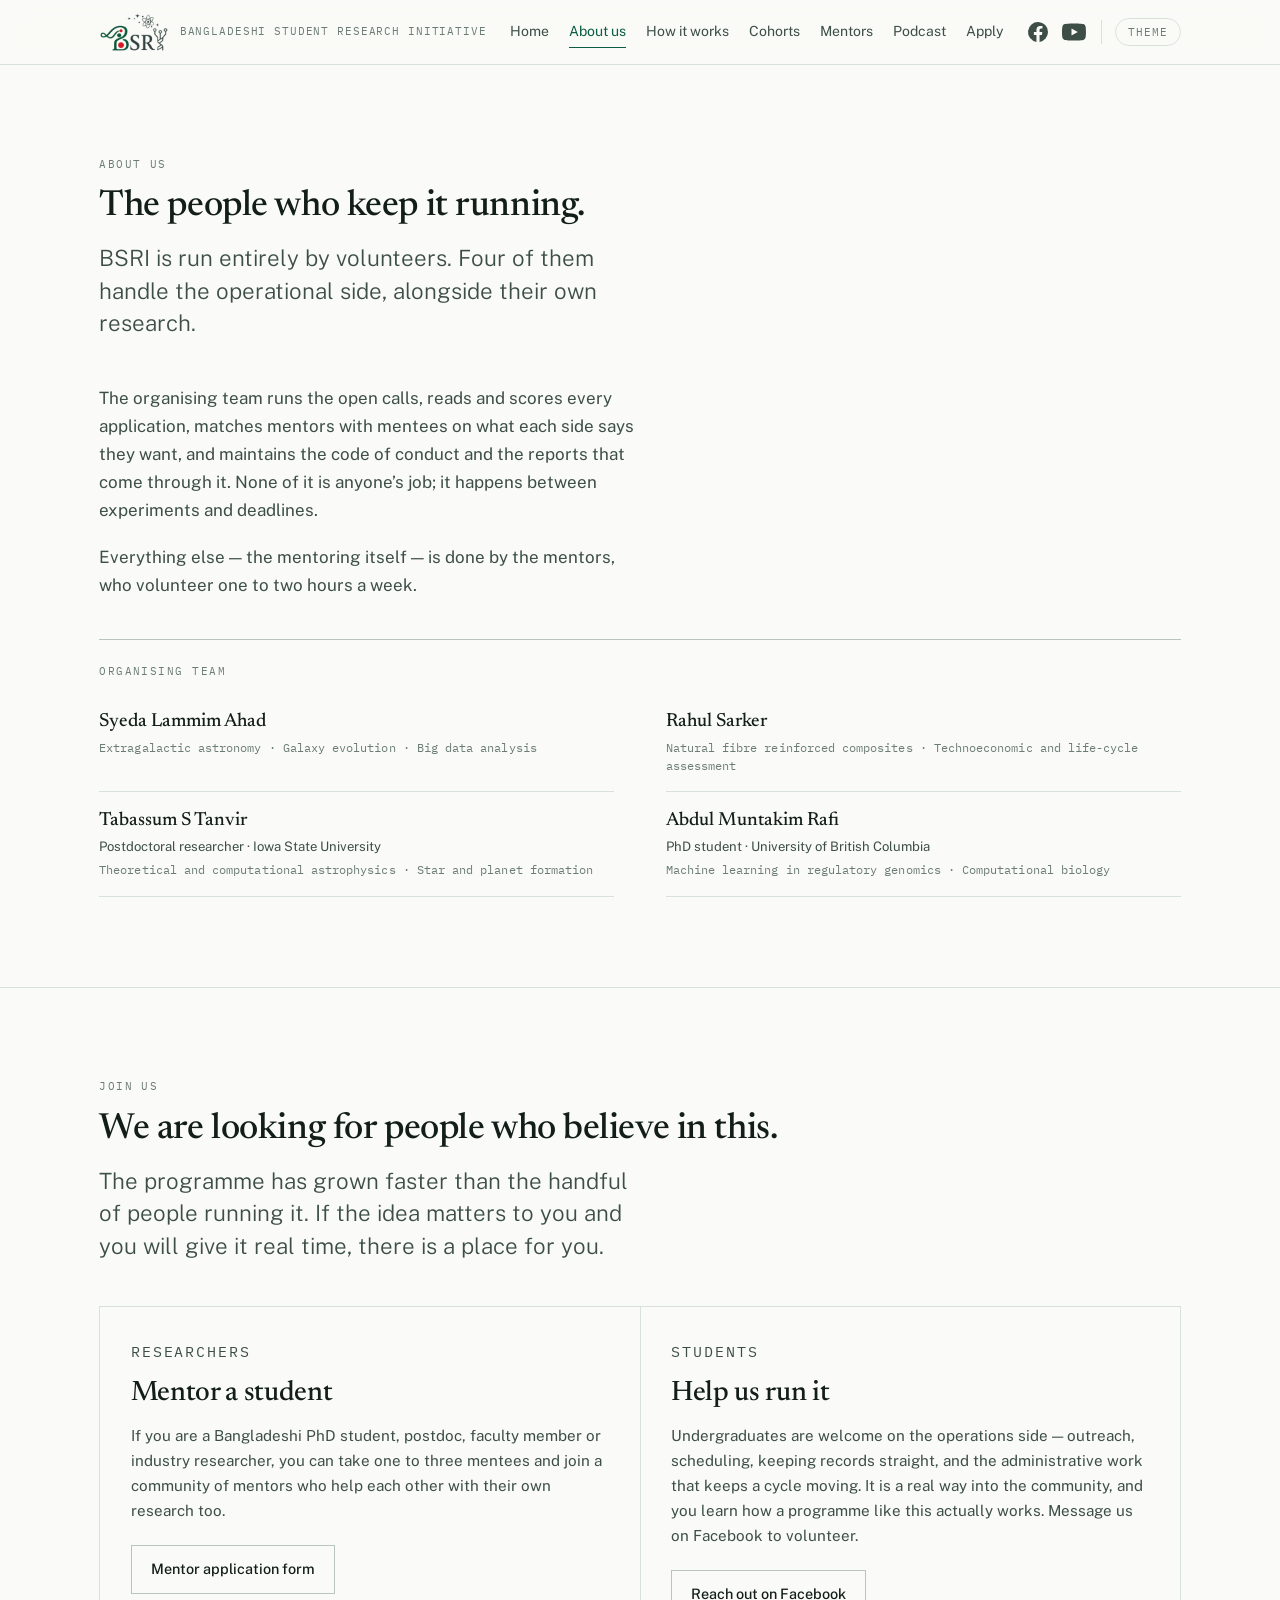
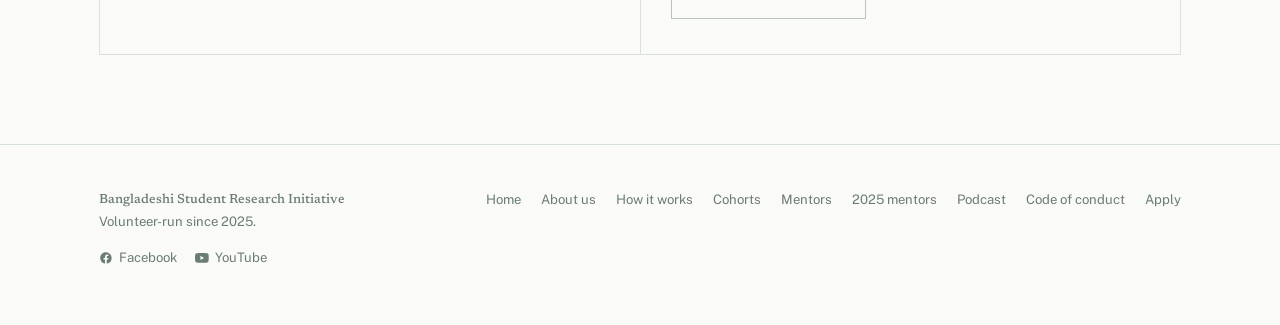
==== about.html @ feccd871 "Add application status, an About us page, and cut repetition A student landing today could not tell " ====
<!DOCTYPE html>
<html lang="en">
<head>
<meta charset="utf-8">
<meta name="viewport" content="width=device-width, initial-scale=1">
<title>About us · Bangladeshi Student Research Initiative</title>
<meta name="description" content="Who runs BSRI, what the organising team does, and how to join us as a mentor or a student volunteer.">
<meta property="og:title" content="About us · Bangladeshi Student Research Initiative">
<meta property="og:description" content="Who runs BSRI, what the organising team does, and how to join us.">
<meta property="og:type" content="website">
<link rel="icon" href="favicon.ico" sizes="any">
<link rel="apple-touch-icon" href="assets/img/apple-touch-icon.png">
<meta property="og:url" content="https://bsri-bd.github.io/about.html">
<meta property="og:image" content="https://bsri-bd.github.io/assets/img/og.png">
<meta property="og:image:width" content="1200">
<meta property="og:image:height" content="630">
<meta name="twitter:card" content="summary_large_image">
<meta name="twitter:image" content="https://bsri-bd.github.io/assets/img/og.png">
<link rel="preconnect" href="https://fonts.googleapis.com">
<link rel="preconnect" href="https://fonts.gstatic.com" crossorigin>
<link rel="stylesheet" href="https://fonts.googleapis.com/css2?family=Newsreader:ital,opsz,wght@0,6..72,400;0,6..72,500;0,6..72,600;1,6..72,400;1,6..72,500&family=Public+Sans:wght@300;400;500;600&family=IBM+Plex+Mono:wght@400;500&display=swap">
<link rel="stylesheet" href="assets/css/styles.css">
</head>
<body>
<a class="skip" href="#main">Skip to content</a>

<header class="masthead">
  <div class="wrap masthead__inner">
    <a class="brand" href="index.html">
      <img class="brand__logo brand__logo--light" src="assets/img/logo.png" alt="BSRI" width="416" height="240">
      <img class="brand__logo brand__logo--dark" src="assets/img/logo-dark.png" alt="" aria-hidden="true" width="416" height="240">
      <span class="brand__full">Bangladeshi Student Research Initiative</span>
    </a>
    <nav class="nav" id="primary-nav" aria-label="Primary">
      <a href="index.html">Home</a>
      <a href="about.html" aria-current="page" class="is-current">About us</a>
      <a href="how-it-works.html">How it works</a>
      <a href="cohorts.html">Cohorts</a>
      <a href="mentors.html">Mentors</a>
      <a href="podcast.html">Podcast</a>
      <a href="apply.html">Apply</a>
    </nav>
    <div class="masthead__end">
      <div class="masthead__social">
        <a href="https://www.facebook.com/profile.php?id=61578981377113" target="_blank" rel="noopener" aria-label="BSRI on Facebook" title="BSRI on Facebook"><svg class="masthead__icon" viewBox="0 0 24 24" aria-hidden="true" focusable="false"><path fill="currentColor" d="M22 12a10 10 0 1 0-11.56 9.88v-6.99H7.9V12h2.54V9.8c0-2.5 1.49-3.89 3.77-3.89 1.09 0 2.24.2 2.24.2v2.46h-1.26c-1.24 0-1.63.77-1.63 1.56V12h2.78l-.45 2.89h-2.33v6.99A10 10 0 0 0 22 12z"/></svg></a>
        <a href="https://www.youtube.com/@bsri-bd" target="_blank" rel="noopener" aria-label="BSRI on YouTube" title="BSRI on YouTube"><svg class="masthead__icon" viewBox="0 0 24 24" aria-hidden="true" focusable="false"><path fill="currentColor" d="M23.5 6.2a3 3 0 0 0-2.1-2.1C19.5 3.5 12 3.5 12 3.5s-7.5 0-9.4.6A3 3 0 0 0 .5 6.2C0 8.1 0 12 0 12s0 3.9.5 5.8a3 3 0 0 0 2.1 2.1c1.9.6 9.4.6 9.4.6s7.5 0 9.4-.6a3 3 0 0 0 2.1-2.1c.5-1.9.5-5.8.5-5.8s0-3.9-.5-5.8zM9.5 15.6V8.4l6.3 3.6-6.3 3.6z"/></svg></a>
      </div>
      <button class="theme-toggle" id="theme-toggle" type="button" aria-label="Switch colour theme"><svg class="theme-toggle__icon" viewBox="0 0 24 24" aria-hidden="true" focusable="false"><circle cx="12" cy="12" r="9" fill="none" stroke="currentColor" stroke-width="1.7"/><path fill="currentColor" d="M12 3a9 9 0 0 0 0 18z"/></svg><span class="theme-toggle__label">Theme</span></button>
      <button class="nav-toggle" id="nav-toggle" type="button" aria-expanded="false" aria-controls="primary-nav" aria-label="Menu"><svg class="nav-toggle__bars" viewBox="0 0 24 24" aria-hidden="true" focusable="false"><path fill="none" stroke="currentColor" stroke-width="1.8" stroke-linecap="round" d="M4 7h16M4 12h16M4 17h16"/></svg><svg class="nav-toggle__x" viewBox="0 0 24 24" aria-hidden="true" focusable="false"><path fill="none" stroke="currentColor" stroke-width="1.8" stroke-linecap="round" d="M6 6l12 12M18 6L6 18"/></svg></button>
    </div>
  </div>
</header>

<main id="main">
  <section class="section section--plain">
    <div class="wrap">
      <div class="section__head">
        <p class="eyebrow">About us</p>
        <h1>The people who keep it running.</h1>
        <p class="lede">BSRI is run entirely by volunteers. Four of them handle the operational side, alongside their own research.</p>
      </div>
      <div class="prose prose--after">
        <p>The organising team runs the open calls, reads and scores every application, matches mentors with mentees on what each side says they want, and maintains the code of conduct and the reports that come through it. None of it is anyone&rsquo;s job; it happens between experiments and deadlines.</p>
        <p>Everything else &mdash; the mentoring itself &mdash; is done by the mentors, who volunteer one to two hours a week.</p>
      </div>

      <div class="roster roster--spaced">
        <p class="eyebrow roster__label">Organising team</p>
        <div class="roster__grid">
          <div class="mentor">
            <span class="mentor__name">Syeda Lammim Ahad</span>
            <span class="mentor__fields">Extragalactic astronomy &middot; Galaxy evolution &middot; Big data analysis</span>
          </div>
          <div class="mentor">
            <span class="mentor__name">Rahul Sarker</span>
            <span class="mentor__fields">Natural fibre reinforced composites &middot; Technoeconomic and life-cycle assessment</span>
          </div>
          <div class="mentor">
            <span class="mentor__name">Tabassum S Tanvir</span>
            <span class="mentor__affil">Postdoctoral researcher &middot; Iowa State University</span>
            <span class="mentor__fields">Theoretical and computational astrophysics &middot; Star and planet formation</span>
          </div>
          <div class="mentor">
            <span class="mentor__name">Abdul Muntakim Rafi</span>
            <span class="mentor__affil">PhD student &middot; University of British Columbia</span>
            <span class="mentor__fields">Machine learning in regulatory genomics &middot; Computational biology</span>
          </div>
        </div>
      </div>
    </div>
  </section>

  <section class="section" id="join">
    <div class="wrap">
      <div class="section__head">
        <p class="eyebrow">Join us</p>
        <h2>We are looking for people who believe in this.</h2>
        <p class="lede">The programme has grown faster than the handful of people running it. If the idea matters to you and you will give it real time, there is a place for you.</p>
      </div>
      <div class="apply__grid">
        <div class="track">
          <p class="eyebrow">Researchers</p>
          <h3>Mentor a student</h3>
          <p>If you are a Bangladeshi PhD student, postdoc, faculty member or industry researcher, you can take one to three mentees and join a community of mentors who help each other with their own research too.</p>
          <a class="btn btn--ghost" href="https://forms.gle/KTvxgGUuhtr7wDrc9" target="_blank" rel="noopener">Mentor application form</a>
        </div>
        <div class="track">
          <p class="eyebrow">Students</p>
          <h3>Help us run it</h3>
          <p>Undergraduates are welcome on the operations side &mdash; outreach, scheduling, keeping records straight, and the administrative work that keeps a cycle moving. It is a real way into the community, and you learn how a programme like this actually works. Message us on Facebook to volunteer.</p>
          <a class="btn btn--ghost" href="https://www.facebook.com/profile.php?id=61578981377113" target="_blank" rel="noopener">Reach out on Facebook</a>
        </div>
      </div>
    </div>
  </section>
</main>

<footer class="footer">
  <div class="wrap footer__inner">
    <div>
      <p class="footer__name">Bangladeshi Student Research Initiative</p>
      <p>Volunteer-run since 2025.</p>
      <div class="social">
        <a class="social__link" href="https://www.facebook.com/profile.php?id=61578981377113" target="_blank" rel="noopener"><svg class="social__icon" viewBox="0 0 24 24" aria-hidden="true" focusable="false"><path fill="currentColor" d="M22 12a10 10 0 1 0-11.56 9.88v-6.99H7.9V12h2.54V9.8c0-2.5 1.49-3.89 3.77-3.89 1.09 0 2.24.2 2.24.2v2.46h-1.26c-1.24 0-1.63.77-1.63 1.56V12h2.78l-.45 2.89h-2.33v6.99A10 10 0 0 0 22 12z"/></svg><span>Facebook</span></a>
        <a class="social__link" href="https://www.youtube.com/@bsri-bd" target="_blank" rel="noopener"><svg class="social__icon" viewBox="0 0 24 24" aria-hidden="true" focusable="false"><path fill="currentColor" d="M23.5 6.2a3 3 0 0 0-2.1-2.1C19.5 3.5 12 3.5 12 3.5s-7.5 0-9.4.6A3 3 0 0 0 .5 6.2C0 8.1 0 12 0 12s0 3.9.5 5.8a3 3 0 0 0 2.1 2.1c1.9.6 9.4.6 9.4.6s7.5 0 9.4-.6a3 3 0 0 0 2.1-2.1c.5-1.9.5-5.8.5-5.8s0-3.9-.5-5.8zM9.5 15.6V8.4l6.3 3.6-6.3 3.6z"/></svg><span>YouTube</span></a>
      </div>
    </div>
    <nav class="footer__links" aria-label="Footer">
      <a href="index.html">Home</a>
      <a href="about.html">About us</a>
      <a href="how-it-works.html">How it works</a>
      <a href="cohorts.html">Cohorts</a>
      <a href="mentors.html">Mentors</a>
      <a href="mentors-2025.html">2025 mentors</a>
      <a href="podcast.html">Podcast</a>
      <a href="how-it-works.html#conduct">Code of conduct</a>
      <a href="apply.html">Apply</a>
    </nav>
  </div>
</footer>

<script src="assets/js/main.js"></script>
</body>
</html>
---- assets/css/styles.css ----
/* ==========================================================================
   Bangladeshi Student Research Initiative
   Palette: bottle green as ink, vermilion spent only on actions,
   neutrals biased green. Type: Newsreader / Public Sans / IBM Plex Mono.
   ========================================================================== */

/* --- Tokens: light is the base; both dark states redefine only tokens ----- */
:root {
  --paper:        #FAFBF8;
  --surface:      #FFFFFF;
  --sunk:         #F1F5F0;
  --ink:          #131E19;
  --ink-2:        #3D4E47;
  --ink-3:        #6B7C74;
  --rule:         #D9E1DB;
  --rule-strong:  #B7C5BD;
  --green:        #0A5C43;
  --green-deep:   #063B2C;
  --green-soft:   #E3EFE8;
  --flame:        #C8402C;
  --flame-ink:    #FFFFFF;
  --flame-soft:   #FBE9E5;
  --focus:        #0A5C43;
  --fb:           #1877F2;
  --yt:           #E62117;

  --font-display: "Newsreader", ui-serif, Georgia, "Times New Roman", serif;
  --font-body:    "Public Sans", ui-sans-serif, system-ui, -apple-system, "Segoe UI", Helvetica, Arial, sans-serif;
  --font-mono:    "IBM Plex Mono", ui-monospace, SFMono-Regular, Menlo, Consolas, monospace;

  --measure: 34rem;
  --page-max: 74rem;
  --gutter: clamp(1rem, 4vw, 3.5rem);

  --step-0:  1.0625rem;
  --step-1:  1.1875rem;
  --step-2:  1.4rem;
  --step-3:  1.75rem;
  --step-4:  2.25rem;
  --step-5:  clamp(2.4rem, 1.5rem + 3.6vw, 4rem);
}

@media (prefers-color-scheme: dark) {
  :root:not([data-theme="light"]) {
    --paper:       #0A120F;
    --surface:     #101A16;
    --sunk:        #16221D;
    --ink:         #E6EDE8;
    --ink-2:       #AEBEB6;
    --ink-3:       #7E8F87;
    --rule:        #23322B;
    --rule-strong: #35473E;
    --green:       #4FB08A;
    --green-deep:  #2E7A5D;
    --green-soft:  #15251E;
    --flame:       #EC8068;
    --flame-ink:   #1A0D09;
    --flame-soft:  #291611;
    --focus:       #4FB08A;
  --fb:          #5CA8FF;
  --yt:          #FF5B52;
  }
}

:root[data-theme="dark"] {
  --paper:       #0A120F;
  --surface:     #101A16;
  --sunk:        #16221D;
  --ink:         #E6EDE8;
  --ink-2:       #AEBEB6;
  --ink-3:       #7E8F87;
  --rule:        #23322B;
  --rule-strong: #35473E;
  --green:       #4FB08A;
  --green-deep:  #2E7A5D;
  --green-soft:  #15251E;
  --flame:       #EC8068;
  --flame-ink:   #1A0D09;
  --flame-soft:  #291611;
  --focus:       #4FB08A;
  --fb:          #5CA8FF;
  --yt:          #FF5B52;
}

/* --- Base --------------------------------------------------------------- */
*, *::before, *::after { box-sizing: border-box; }

html { -webkit-text-size-adjust: 100%; scroll-behavior: smooth; }
@media (prefers-reduced-motion: reduce) {
  html { scroll-behavior: auto; }
  *, *::before, *::after { animation-duration: .01ms !important; transition-duration: .01ms !important; }
}

body {
  margin: 0;
  background: var(--paper);
  color: var(--ink);
  font-family: var(--font-body);
  font-size: var(--step-0);
  line-height: 1.65;
  font-synthesis-weight: none;
  -webkit-font-smoothing: antialiased;
}

img, svg { max-width: 100%; height: auto; display: block; }

h1, h2, h3, h4 {
  font-family: var(--font-display);
  font-weight: 500;
  line-height: 1.12;
  text-wrap: balance;
  letter-spacing: -0.012em;
  margin: 0;
}

p { margin: 0; }

a { color: var(--green); text-decoration-thickness: 1px; text-underline-offset: 0.18em; }
a:hover { color: var(--ink); }

:focus-visible {
  outline: 2px solid var(--focus);
  outline-offset: 3px;
  border-radius: 2px;
}

.wrap {
  width: 100%;
  max-width: var(--page-max);
  margin-inline: auto;
  padding-inline: var(--gutter);
}

.skip {
  position: absolute; left: -9999px; top: 0;
  background: var(--green); color: #fff; padding: .7rem 1rem; z-index: 100;
}
.skip:focus { left: 0; }

/* --- Shared type utilities ---------------------------------------------- */
.eyebrow {
  font-family: var(--font-mono);
  font-size: .7rem;
  letter-spacing: .13em;
  text-transform: uppercase;
  color: var(--ink-3);
  margin: 0;
}

.lede {
  font-size: var(--step-2);
  line-height: 1.45;
  color: var(--ink-2);
  max-width: var(--measure);
  font-weight: 300;
}

.prose { max-width: var(--measure); display: flex; flex-direction: column; gap: 1.1em; color: var(--ink-2); }
.prose strong { color: var(--ink); font-weight: 600; }

/* --- Header ------------------------------------------------------------- */
.masthead {
  position: sticky;
  top: 0;
  z-index: 50;
  background: color-mix(in srgb, var(--paper) 88%, transparent);
  backdrop-filter: saturate(1.4) blur(10px);
  border-bottom: 1px solid var(--rule);
}

.masthead__inner {
  display: flex;
  align-items: center;
  justify-content: space-between;
  gap: 1.1rem;
  min-height: 4rem;
  padding-block: .6rem;
}

.brand { display: flex; align-items: center; gap: .6rem; text-decoration: none; color: var(--ink); flex: 0 1 auto; min-width: 0; }
.brand__full {
  font-family: var(--font-mono);
  font-size: .68rem;
  letter-spacing: .08em;
  text-transform: uppercase;
  color: var(--ink-3);
}
@media (max-width: 74rem) { .brand__full { display: none; } }

.nav { display: flex; align-items: center; gap: 1.25rem; flex: 0 0 auto; }
.nav a {
  font-size: .875rem;
  white-space: nowrap;
  color: var(--ink-2);
  text-decoration: none;
  padding-block: .25rem;
  border-bottom: 1px solid transparent;
}
.nav a:hover { color: var(--green); border-bottom-color: var(--green); }
/* Below the breakpoint the nav becomes a panel under the bar, opened by the
   menu button. Without this there is no navigation on a phone at all. */
.nav-toggle { display: none; }

@media (max-width: 58rem) {
  .nav-toggle {
    display: inline-flex;
    align-items: center;
    justify-content: center;
    flex: 0 0 auto;
    width: 2.35rem;
    height: 2.35rem;
    padding: 0;
    background: transparent;
    color: var(--ink-2);
    border: 1px solid var(--rule);
    border-radius: 6px;
    cursor: pointer;
  }
  .nav-toggle:hover { color: var(--green); border-color: var(--green); }
  .nav-toggle svg { width: 1.35rem; height: 1.35rem; max-width: none; }
  .nav-toggle__x { display: none; }
  .nav-toggle[aria-expanded="true"] .nav-toggle__bars { display: none; }
  .nav-toggle[aria-expanded="true"] .nav-toggle__x { display: block; }

  .nav {
    display: none;
    position: absolute;
    top: 100%;
    left: 0;
    right: 0;
    flex-direction: column;
    align-items: stretch;
    gap: 0;
    padding: .35rem var(--gutter) 1rem;
    background: var(--paper);
    border-bottom: 1px solid var(--rule);
    box-shadow: 0 12px 24px -18px rgba(0,0,0,.5);
  }
  .nav.is-open { display: flex; }
  .nav a {
    padding-block: .85rem;
    font-size: 1rem;
    border-bottom: 1px solid var(--rule);
  }
  .nav a:last-child { border-bottom: 0; }
  .nav a:hover { border-bottom-color: var(--rule); }
  .nav a.is-current { color: var(--green); }

}

.theme-toggle {
  flex: 0 0 auto;
  white-space: nowrap;
  font-family: var(--font-mono);
  font-size: .68rem;
  letter-spacing: .08em;
  text-transform: uppercase;
  background: transparent;
  color: var(--ink-3);
  border: 1px solid var(--rule);
  border-radius: 999px;
  padding: .35rem .75rem;
  cursor: pointer;
}
.theme-toggle:hover { color: var(--green); border-color: var(--green); }
.theme-toggle__icon { display: none; }

/* --- Buttons ------------------------------------------------------------ */
.btn {
  display: inline-flex;
  align-items: center;
  gap: .5rem;
  font-family: var(--font-body);
  font-size: .9rem;
  font-weight: 500;
  padding: .72rem 1.2rem;
  text-decoration: none;
  border: 1px solid transparent;
  transition: background-color .15s ease, color .15s ease, border-color .15s ease;
}
.btn--primary { background: var(--flame); color: var(--flame-ink); }
.btn--primary:hover { background: var(--ink); color: var(--paper); }
.btn--ghost { border-color: var(--rule-strong); color: var(--ink); }
.btn--ghost:hover { border-color: var(--green); color: var(--green); background: var(--green-soft); }

/* --- Sections ----------------------------------------------------------- */
.section { padding-block: clamp(3.5rem, 7vw, 6rem); border-top: 1px solid var(--rule); }
.section--plain { border-top: 0; }

.section__head {
  display: flex;
  flex-direction: column;
  gap: .9rem;
  margin-bottom: 2.75rem;
  max-width: 46rem;
}
.section__head h2 { font-size: var(--step-4); }

/* --- Hero: thesis on the left, the actual span of fields on the right ---- */
.hero { padding-block: clamp(3rem, 6vw, 5.5rem) clamp(3rem, 6vw, 5rem); }

.hero__grid {
  display: grid;
  grid-template-columns: minmax(0, 1.05fr) minmax(0, .95fr);
  gap: clamp(2.5rem, 5vw, 4.5rem);
  align-items: start;
}
@media (max-width: 62rem) { .hero__grid { grid-template-columns: 1fr; } }

.hero__thesis { display: flex; flex-direction: column; gap: 1.5rem; }

.hero h1 {
  font-size: var(--step-5);
  font-weight: 400;
  letter-spacing: -0.022em;
  line-height: 1.06;
}
.hero h1 em {
  font-style: italic;
  color: var(--green);
}

.hero__mission {
  font-size: var(--step-1);
  line-height: 1.55;
  color: var(--ink-2);
  max-width: 32rem;
}

.hero__actions { display: flex; flex-wrap: wrap; gap: .75rem; margin-top: .4rem; }

.hero__note {
  font-family: var(--font-mono);
  font-size: .72rem;
  line-height: 1.6;
  color: var(--ink-3);
  letter-spacing: .01em;
}

/* The field index — the interdisciplinary span, shown rather than claimed */
.fieldindex {
  border: 1px solid var(--rule);
  background: var(--surface);
  padding: 1.5rem 1.6rem 1.7rem;
}
.fieldindex__head {
  display: flex;
  align-items: baseline;
  justify-content: space-between;
  gap: 1rem;
  padding-bottom: .9rem;
  margin-bottom: 1.1rem;
  border-bottom: 1px solid var(--rule);
}
.fieldindex__count {
  font-family: var(--font-mono);
  font-size: .7rem;
  color: var(--green);
  letter-spacing: .06em;
  font-variant-numeric: tabular-nums;
}
.fieldindex__list {
  list-style: none;
  margin: 0;
  padding: 0;
  columns: 2;
  column-gap: 1.6rem;
}
@media (max-width: 30rem) { .fieldindex__list { columns: 1; } }
.fieldindex__list li {
  font-family: var(--font-mono);
  font-size: .74rem;
  line-height: 1.5;
  color: var(--ink-2);
  padding-block: .3rem;
  break-inside: avoid;
  border-bottom: 1px solid var(--rule);
}
.fieldindex__list li:last-child { border-bottom: 0; }

/* --- Goals: a set, not a sequence — no numbering ------------------------ */
.goals {
  display: grid;
  grid-template-columns: repeat(2, minmax(0, 1fr));
  gap: 1px;
  background: var(--rule);
  border: 1px solid var(--rule);
}
@media (max-width: 48rem) { .goals { grid-template-columns: 1fr; } }

.goal {
  background: var(--paper);
  padding: 1.9rem 1.8rem 2.1rem;
  display: flex;
  flex-direction: column;
  gap: .7rem;
}
.goal h3 { font-size: var(--step-2); }
.goal p { color: var(--ink-2); font-size: .95rem; line-height: 1.6; }

/* --- Who we are: facts rail -------------------------------------------- */
.about__grid {
  display: grid;
  grid-template-columns: minmax(0, 1.4fr) minmax(0, 1fr);
  gap: clamp(2.5rem, 5vw, 4.5rem);
  align-items: start;
}
@media (max-width: 58rem) { .about__grid { grid-template-columns: 1fr; } }

.facts { display: flex; flex-direction: column; border-top: 1px solid var(--rule-strong); }
.fact {
  display: grid;
  grid-template-columns: 8.5rem minmax(0, 1fr);
  gap: 1rem;
  padding-block: .95rem;
  border-bottom: 1px solid var(--rule);
  align-items: baseline;
}
@media (max-width: 26rem) { .fact { grid-template-columns: 1fr; gap: .2rem; } }
.fact dt {
  font-family: var(--font-mono);
  font-size: .68rem;
  letter-spacing: .1em;
  text-transform: uppercase;
  color: var(--ink-3);
}
.fact dd { margin: 0; font-size: .95rem; color: var(--ink); }

/* --- Mentor roster: a typographic index, not avatar cards --------------- */
.roster { border-top: 1px solid var(--rule-strong); }
.roster__group { border-bottom: 1px solid var(--rule); }
.roster__grid {
  display: grid;
  grid-template-columns: repeat(2, minmax(0, 1fr));
  column-gap: clamp(1.5rem, 4vw, 3.5rem);
}
@media (max-width: 52rem) { .roster__grid { grid-template-columns: 1fr; } }

.mentor {
  display: flex;
  flex-direction: column;
  gap: .3rem;
  padding-block: 1.05rem;
  border-bottom: 1px solid var(--rule);
}
.mentor__name {
  font-family: var(--font-display);
  font-size: var(--step-1);
  font-weight: 500;
  color: var(--ink);
  line-height: 1.25;
}
.mentor__fields {
  font-family: var(--font-mono);
  font-size: .72rem;
  line-height: 1.55;
  color: var(--ink-3);
  letter-spacing: .005em;
}

/* --- Code of conduct ---------------------------------------------------- */
.principles { display: flex; flex-direction: column; border-top: 1px solid var(--rule-strong); }
.principle {
  display: grid;
  grid-template-columns: 15rem minmax(0, 1fr);
  gap: .35rem 2rem;
  padding-block: 1.15rem;
  border-bottom: 1px solid var(--rule);
  align-items: baseline;
}
@media (max-width: 46rem) { .principle { grid-template-columns: 1fr; } }
.principle__name { font-family: var(--font-display); font-size: var(--step-1); font-weight: 500; }
.principle p { color: var(--ink-2); font-size: .95rem; }

/* --- Apply -------------------------------------------------------------- */
.apply { background: var(--green-soft); border-top: 1px solid var(--rule); }
.apply__grid {
  display: grid;
  grid-template-columns: repeat(2, minmax(0, 1fr));
  gap: 1px;
  background: var(--rule);
  border: 1px solid var(--rule);
}
@media (max-width: 48rem) { .apply__grid { grid-template-columns: 1fr; } }
.track {
  background: var(--paper);
  padding: 2rem 1.9rem 2.2rem;
  display: flex;
  flex-direction: column;
  gap: .85rem;
  align-items: flex-start;
}
.track h3 { font-size: var(--step-3); }
.track p { color: var(--ink-2); font-size: .95rem; }
.track .btn { margin-top: .5rem; }

/* --- Footer ------------------------------------------------------------- */
.footer { border-top: 1px solid var(--rule); padding-block: 2.75rem 3.5rem; }
.footer__inner {
  display: flex;
  flex-wrap: wrap;
  gap: 1.5rem 3rem;
  justify-content: space-between;
  align-items: flex-start;
}
.footer p, .footer a { font-size: .82rem; color: var(--ink-3); }
.footer__links { display: flex; flex-wrap: wrap; gap: 1.25rem; }
.footer__links a { text-decoration: none; }
.footer__links a:hover { color: var(--green); }

/* --- Small structural helpers ------------------------------------------- */
.roster__label { padding-block: 1.4rem .8rem; }
.prose--after { margin-top: 2rem; }
.footer__name {
  color: var(--ink);
  font-family: var(--font-display);
  font-size: 1.05rem;
  font-weight: 500;
}

/* --- Mentor entry detail ------------------------------------------------ */
.mentor__affil {
  font-family: var(--font-body);
  font-size: .82rem;
  line-height: 1.45;
  color: var(--ink-2);
}
.mentor__link {
  font-family: var(--font-mono);
  font-size: .66rem;
  letter-spacing: .09em;
  text-transform: uppercase;
  color: var(--green);
  text-decoration: none;
  border-bottom: 1px solid var(--rule-strong);
  align-self: flex-start;
  margin-top: .25rem;
  padding-bottom: 1px;
}
.mentor__link:hover { color: var(--ink); border-bottom-color: var(--green); }

/* --- Cohorts: each year is its own object, never one merged band -------- */
.cohorts {
  display: grid;
  grid-template-columns: repeat(2, minmax(0, 1fr));
  gap: 1px;
  background: var(--rule);
  border: 1px solid var(--rule);
  margin-bottom: clamp(2.5rem, 5vw, 3.5rem);
}
@media (max-width: 48rem) { .cohorts { grid-template-columns: 1fr; } }

.cohort {
  background: var(--paper);
  padding: 1.6rem 1.7rem 1.8rem;
  display: flex;
  flex-direction: column;
  gap: .9rem;
}
.cohort__head { display: flex; align-items: center; gap: .8rem; flex-wrap: wrap; }
.cohort__year {
  font-family: var(--font-display);
  font-size: var(--step-4);
  font-weight: 500;
  line-height: 1;
  color: var(--green);
  font-variant-numeric: tabular-nums;
}
.pill {
  font-family: var(--font-mono);
  font-size: .64rem;
  letter-spacing: .11em;
  text-transform: uppercase;
  padding: .28rem .6rem;
  border-radius: 999px;
  white-space: nowrap;
}
.pill--done { background: var(--sunk); color: var(--ink-3); border: 1px solid var(--rule); }
.pill--live { background: var(--flame-soft); color: var(--flame); border: 1px solid var(--flame); }

.cohort__note {
  font-size: .92rem;
  line-height: 1.6;
  color: var(--ink-2);
  flex: 1;
}
.cohort__figures {
  display: flex;
  gap: 2.5rem;
  margin: 0;
  padding-top: 1rem;
  border-top: 1px solid var(--rule);
}
.figure { display: flex; flex-direction: column-reverse; gap: .1rem; }
.figure dt {
  font-family: var(--font-mono);
  font-size: .66rem;
  letter-spacing: .1em;
  text-transform: uppercase;
  color: var(--ink-3);
}
.figure dd {
  margin: 0;
  font-family: var(--font-display);
  font-size: var(--step-3);
  font-weight: 500;
  line-height: 1.05;
  color: var(--ink);
  font-variant-numeric: tabular-nums;
}

/* Past mentors read as a footnote to the roster, not a second roster */
.roster__group--past { padding-bottom: 1.5rem; }
.pastmentors {
  font-size: .9rem;
  line-height: 1.6;
  color: var(--ink-2);
  max-width: var(--measure);
  margin: 0 0 .4rem;
}

/* --- Multi-page navigation --------------------------------------------- */
.nav a.is-current {
  color: var(--green);
  border-bottom-color: var(--green);
}

.section--tight { padding-block: clamp(2rem, 4vw, 3rem); }

/* A link to another page reads as a destination, not a content card */
.cardlink {
  display: flex;
  align-items: baseline;
  gap: 1rem;
  text-decoration: none;
  color: var(--ink);
  border: 1px solid var(--rule);
  border-left: 3px solid var(--green);
  background: var(--surface);
  padding: 1.1rem 1.3rem;
  transition: border-color .15s ease, background-color .15s ease;
}
.cardlink + .cardlink { margin-top: -1px; }
.cardlink:hover { background: var(--green-soft); border-color: var(--rule-strong); border-left-color: var(--green); }
.cardlink__label {
  font-family: var(--font-mono);
  font-size: .66rem;
  letter-spacing: .11em;
  text-transform: uppercase;
  color: var(--green);
  flex: 0 0 auto;
  min-width: 9rem;
}
.cardlink__text { flex: 1; font-size: .95rem; color: var(--ink-2); }
.cardlink__arrow { color: var(--green); font-size: 1.1rem; flex: 0 0 auto; }
@media (max-width: 34rem) {
  .cardlink { flex-direction: column; align-items: flex-start; gap: .35rem; }
  .cardlink__arrow { display: none; }
}

/* Page-opening headline: same scale as a section h2, since there is no hero */
.section--plain .section__head h1 {
  font-size: var(--step-4);
  font-weight: 500;
  letter-spacing: -0.012em;
}

.mentor__badge {
  font-family: var(--font-mono);
  font-size: .6rem;
  letter-spacing: .1em;
  text-transform: uppercase;
  color: var(--green);
  background: var(--green-soft);
  border-radius: 999px;
  padding: .2rem .55rem;
  align-self: flex-start;
  margin-top: .15rem;
}

/* --- Social links ------------------------------------------------------- */
.social { display: flex; gap: 1.1rem; margin-top: .9rem; }
.social__link {
  display: inline-flex;
  align-items: center;
  gap: .4rem;
  font-size: .82rem;
  color: var(--ink-3);
  text-decoration: none;
}
.social__link:hover { color: var(--green); }
.social__icon { width: 1.05em; height: 1.05em; flex: 0 0 auto; }

/* --- Episodes: a dated series, so the date is the structural device ------ */
.episodes {
  display: flex;
  flex-direction: column;
  border-top: 1px solid var(--rule-strong);
  margin-top: 2.5rem;
}
.episode {
  display: flex;
  flex-direction: column;
  gap: .55rem;
  align-items: flex-start;
  padding-block: 1.9rem;
  border-bottom: 1px solid var(--rule);
}
.episode__date {
  font-family: var(--font-mono);
  font-size: .68rem;
  letter-spacing: .11em;
  text-transform: uppercase;
  color: var(--ink-3);
  margin: 0;
}
.episode__title {
  font-family: var(--font-display);
  font-size: var(--step-3);
  font-weight: 500;
  line-height: 1.2;
  margin: 0;
  max-width: 44rem;
}
.episode__title a { color: var(--ink); text-decoration: none; }
.episode__title a:hover { color: var(--green); text-decoration: underline; text-underline-offset: .16em; }
.episode__summary {
  margin: 0;
  max-width: var(--measure);
  color: var(--ink-2);
  font-size: .95rem;
  line-height: 1.65;
}
.episode__watch {
  font-family: var(--font-mono);
  font-size: .68rem;
  letter-spacing: .09em;
  text-transform: uppercase;
  color: var(--green);
  text-decoration: none;
  margin-top: .25rem;
}
.episode__watch:hover { color: var(--ink); text-decoration: underline; text-underline-offset: .2em; }

/* --- Social in the masthead: present on every page, at every width ------- */
.masthead__end { display: flex; align-items: center; gap: .85rem; flex: 0 0 auto; }

.masthead__social {
  display: flex;
  align-items: center;
  gap: .7rem;
  padding-right: .95rem;
  border-right: 1px solid var(--rule);
  flex: 0 0 auto;
}
/* Sized and coloured to sit level with the nav links, not below them */
.masthead__social a {
  display: inline-flex;
  flex: 0 0 auto;
  color: var(--ink-2);
  border-radius: 4px;
  transition: color .15s ease;
}
.masthead__social a:nth-child(1):hover { color: var(--fb); }
.masthead__social a:nth-child(2):hover { color: var(--yt); }
/* The global `svg { max-width: 100% }` would let a squeezed flex parent
   collapse these to a dot, so they opt out of it and refuse to shrink. */
.masthead__icon {
  width: 1.5rem;
  height: 1.5rem;
  max-width: none;
  flex: 0 0 auto;
  display: block;
}

/* --- Follow block ------------------------------------------------------- */
.sociallinks {
  display: grid;
  grid-template-columns: repeat(2, minmax(0, 1fr));
  gap: 1px;
  background: var(--rule);
  border: 1px solid var(--rule);
}
@media (max-width: 48rem) { .sociallinks { grid-template-columns: 1fr; } }

.sociallink {
  display: flex;
  align-items: flex-start;
  gap: 1rem;
  background: var(--paper);
  padding: 1.7rem 1.7rem 1.8rem;
  text-decoration: none;
  color: var(--ink);
  border-left: 3px solid transparent;
  transition: background-color .15s ease, border-left-color .15s ease;
}
.sociallink--fb { border-left-color: var(--fb); }
.sociallink--yt { border-left-color: var(--yt); }
.sociallink:hover { background: var(--sunk); }

.sociallink__icon { width: 1.6rem; height: 1.6rem; flex: 0 0 auto; margin-top: .1rem; }
.sociallink--fb .sociallink__icon { color: var(--fb); }
.sociallink--yt .sociallink__icon { color: var(--yt); }

.sociallink__body { display: flex; flex-direction: column; gap: .3rem; flex: 1; }
.sociallink__name {
  font-family: var(--font-display);
  font-size: var(--step-2);
  font-weight: 500;
  line-height: 1.2;
}
.sociallink__text { font-size: .92rem; line-height: 1.6; color: var(--ink-2); }
.sociallink__arrow { color: var(--ink-3); font-size: 1.1rem; flex: 0 0 auto; }
.sociallink:hover .sociallink__arrow { color: var(--ink); }
@media (max-width: 30rem) { .sociallink__arrow { display: none; } }

/* --- Brand logo: one variant per theme, switched on the same tokens ------ */
.brand__logo {
  height: 2.5rem;
  width: auto;
  display: block;
  flex: 0 0 auto;
}
.brand__logo--dark { display: none; }

@media (prefers-color-scheme: dark) {
  :root:not([data-theme="light"]) .brand__logo--light { display: none; }
  :root:not([data-theme="light"]) .brand__logo--dark  { display: block; }
}
:root[data-theme="dark"] .brand__logo--light { display: none; }
:root[data-theme="dark"] .brand__logo--dark  { display: block; }

.brand { gap: .7rem; }
@media (max-width: 26rem) { .brand__logo { height: 2.1rem; } }

/* --- Mobile control sizing ----------------------------------------------
   Must come after the base .theme-toggle / .masthead__social rules: at equal
   specificity the later declaration wins, and an earlier media query loses. */
@media (max-width: 58rem) {
  .theme-toggle {
    width: 2.35rem;
    height: 2.35rem;
    padding: 0;
    border-radius: 6px;
    display: inline-flex;
    align-items: center;
    justify-content: center;
  }
  .theme-toggle__label { display: none; }
  .theme-toggle__icon {
    display: block;
    width: 1.3rem;
    height: 1.3rem;
    max-width: none;
  }

  .masthead__social { gap: .6rem; padding-right: .75rem; }
  .masthead__end { gap: .55rem; }
}

/* --- Application status: says whether a call is open, next to the call --- */
.status {
  display: flex;
  align-items: flex-start;
  gap: .65rem;
  max-width: 33rem;
  margin: 0;
  padding: .75rem .95rem;
  background: var(--sunk);
  border-left: 3px solid var(--rule-strong);
  font-size: .88rem;
  line-height: 1.55;
  color: var(--ink-2);
}
.status strong { color: var(--ink); font-weight: 600; }
.status__dot {
  width: .5rem;
  height: .5rem;
  margin-top: .48rem;
  border-radius: 50%;
  background: var(--ink-3);
  flex: 0 0 auto;
}

.roster--spaced { margin-top: 2.5rem; }
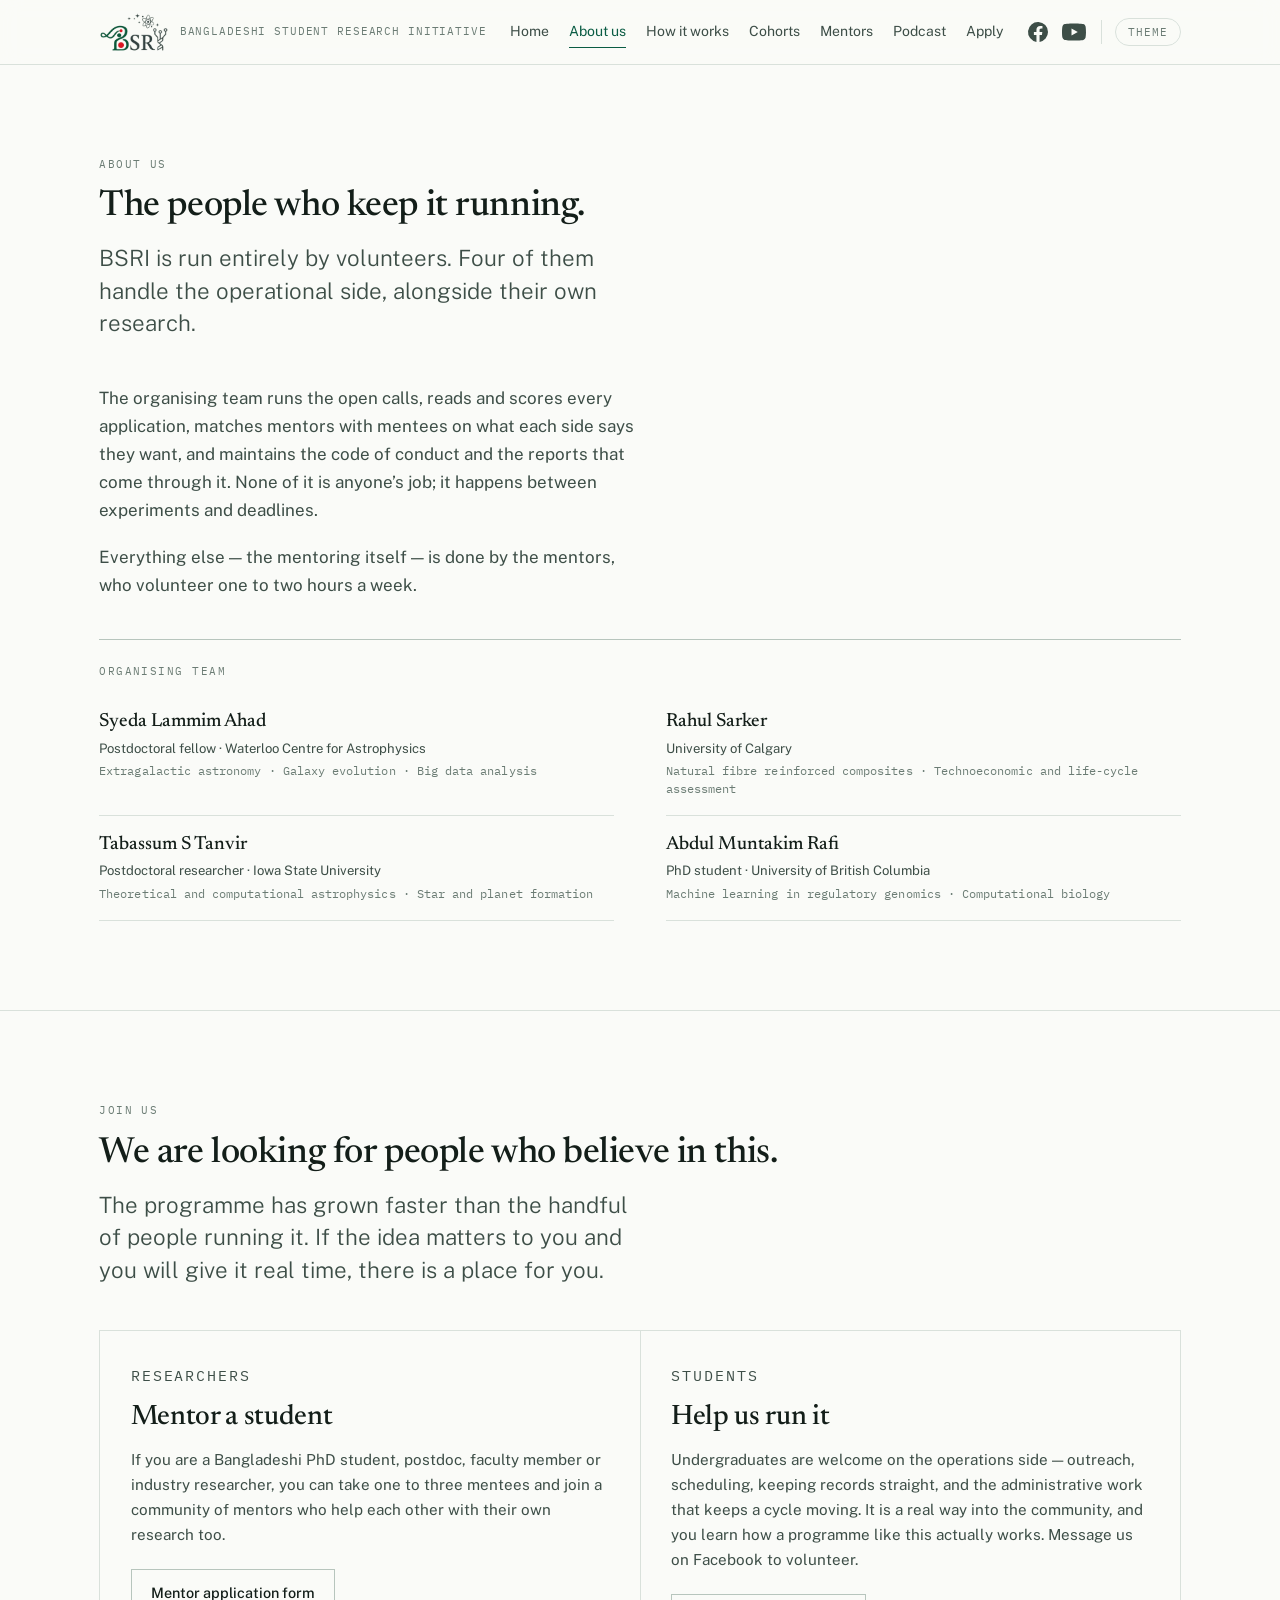
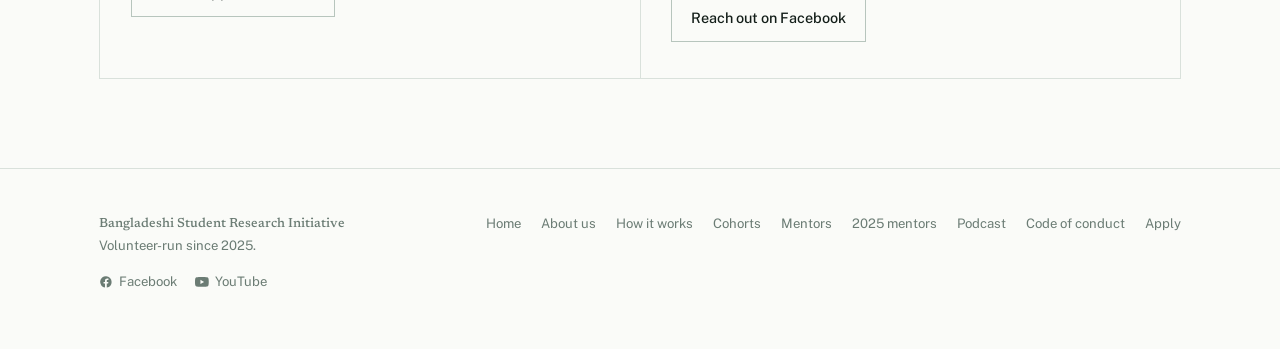
==== commit 71c02f58: "Add the confirmed organiser affiliations Scholar profile text and verified institutional email disag" ====
--- a/about.html
+++ b/about.html
@@ -69,10 +69,12 @@
         <div class="roster__grid">
           <div class="mentor">
             <span class="mentor__name">Syeda Lammim Ahad</span>
+            <span class="mentor__affil">Postdoctoral fellow &middot; Waterloo Centre for Astrophysics</span>
             <span class="mentor__fields">Extragalactic astronomy &middot; Galaxy evolution &middot; Big data analysis</span>
           </div>
           <div class="mentor">
             <span class="mentor__name">Rahul Sarker</span>
+            <span class="mentor__affil">University of Calgary</span>
             <span class="mentor__fields">Natural fibre reinforced composites &middot; Technoeconomic and life-cycle assessment</span>
           </div>
           <div class="mentor">
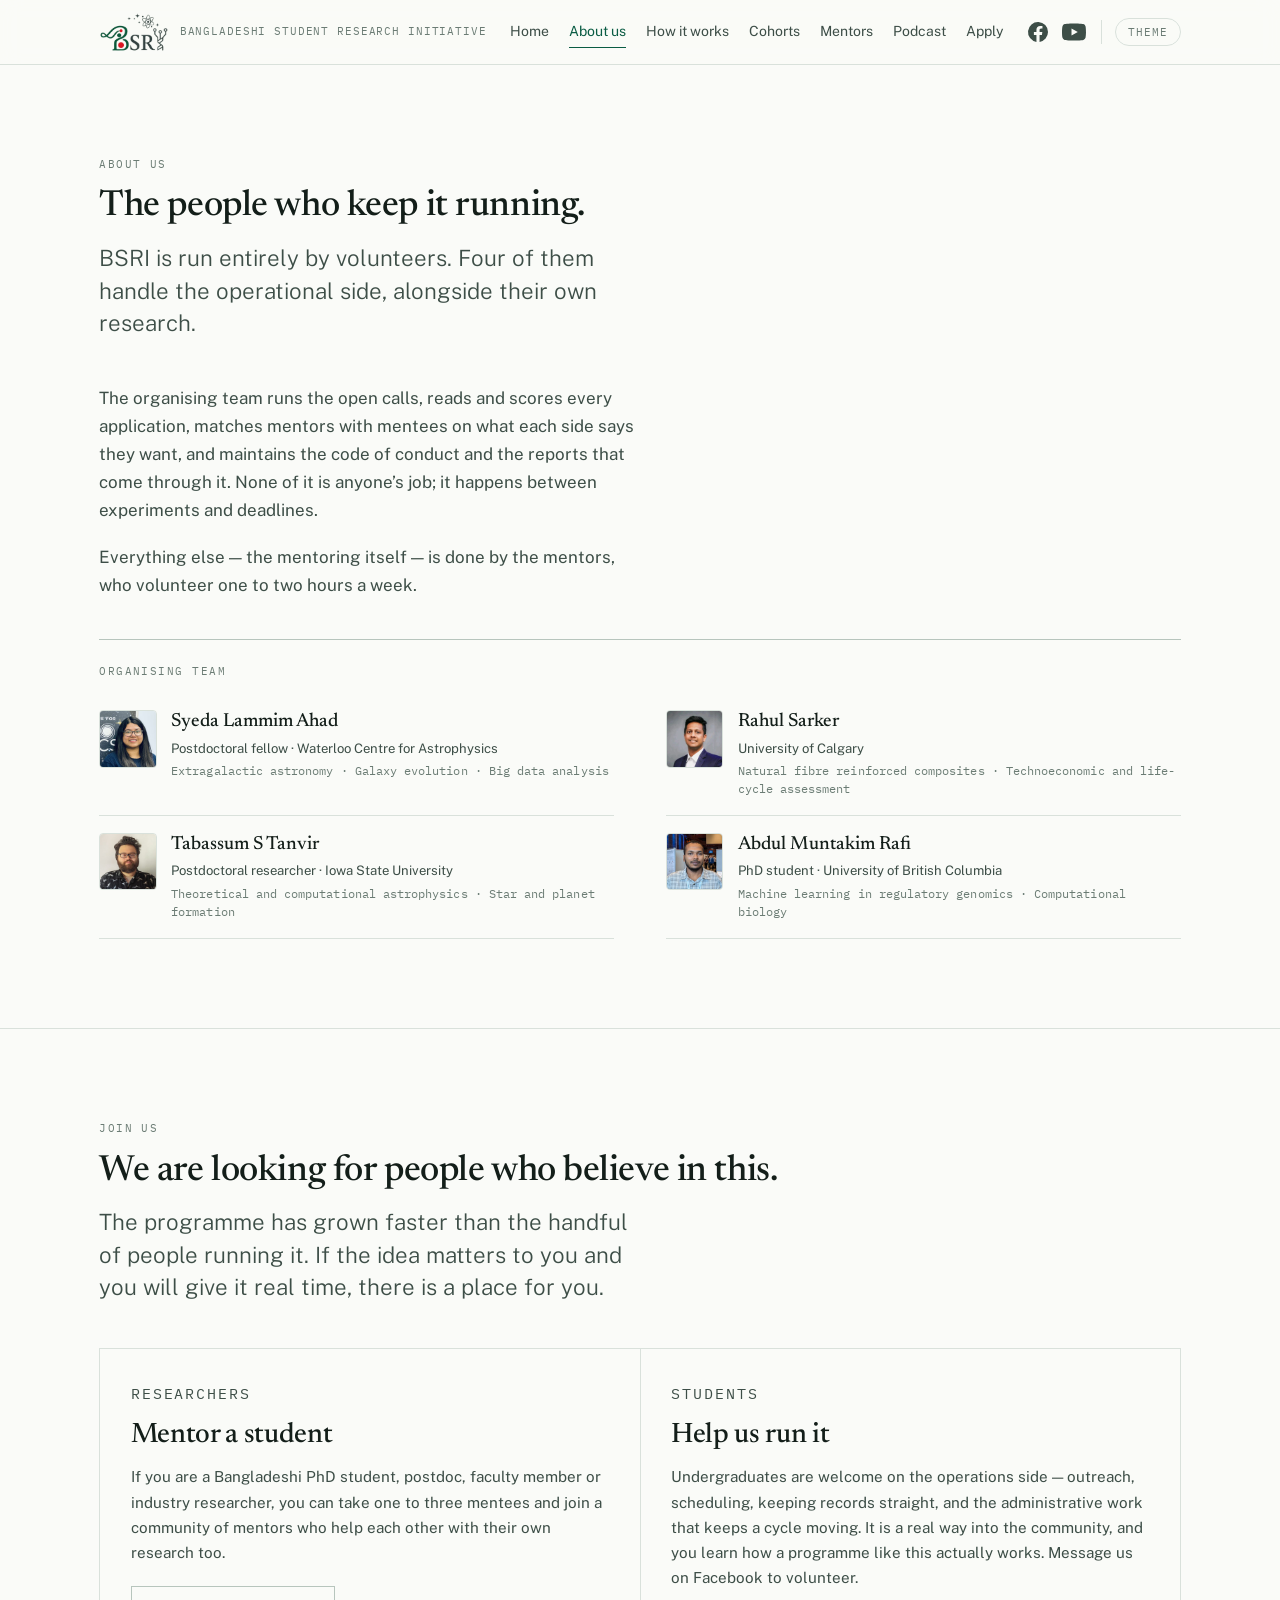
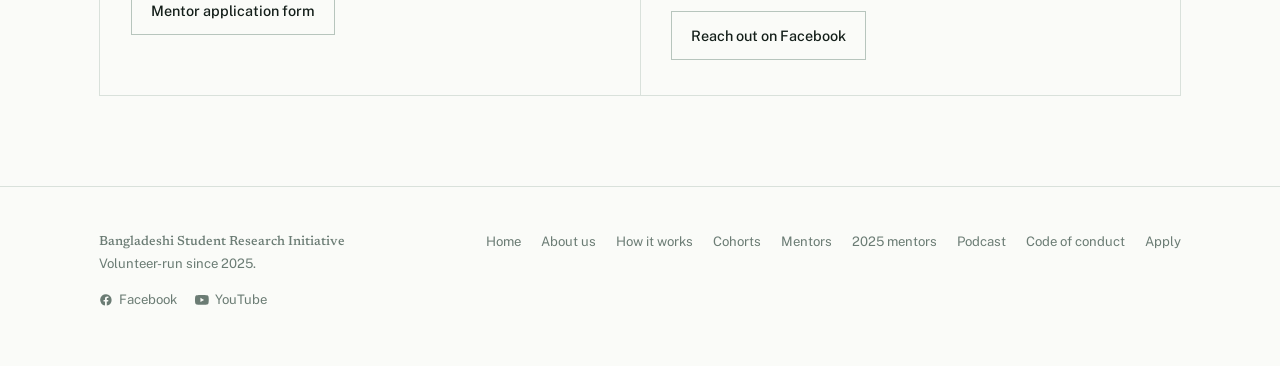
==== commit d4cce53d: "Rewrite the mentors heading; add portraits to the organising team "Twenty-four researchers, indexed " ====
--- a/about.html
+++ b/about.html
@@ -67,25 +67,37 @@
       <div class="roster roster--spaced">
         <p class="eyebrow roster__label">Organising team</p>
         <div class="roster__grid">
-          <div class="mentor">
-            <span class="mentor__name">Syeda Lammim Ahad</span>
-            <span class="mentor__affil">Postdoctoral fellow &middot; Waterloo Centre for Astrophysics</span>
-            <span class="mentor__fields">Extragalactic astronomy &middot; Galaxy evolution &middot; Big data analysis</span>
+          <div class="mentor mentor--photo">
+            <span class="mentor__photo"><img src="assets/img/mentors/syeda-lammim-ahad.jpg" alt="" width="160" height="160" loading="lazy" decoding="async"></span>
+            <span class="mentor__text">
+              <span class="mentor__name">Syeda Lammim Ahad</span>
+              <span class="mentor__affil">Postdoctoral fellow &middot; Waterloo Centre for Astrophysics</span>
+              <span class="mentor__fields">Extragalactic astronomy &middot; Galaxy evolution &middot; Big data analysis</span>
+            </span>
           </div>
-          <div class="mentor">
-            <span class="mentor__name">Rahul Sarker</span>
-            <span class="mentor__affil">University of Calgary</span>
-            <span class="mentor__fields">Natural fibre reinforced composites &middot; Technoeconomic and life-cycle assessment</span>
+          <div class="mentor mentor--photo">
+            <span class="mentor__photo"><img src="assets/img/mentors/rahul-sarker.jpg" alt="" width="160" height="160" loading="lazy" decoding="async"></span>
+            <span class="mentor__text">
+              <span class="mentor__name">Rahul Sarker</span>
+              <span class="mentor__affil">University of Calgary</span>
+              <span class="mentor__fields">Natural fibre reinforced composites &middot; Technoeconomic and life-cycle assessment</span>
+            </span>
           </div>
-          <div class="mentor">
-            <span class="mentor__name">Tabassum S Tanvir</span>
-            <span class="mentor__affil">Postdoctoral researcher &middot; Iowa State University</span>
-            <span class="mentor__fields">Theoretical and computational astrophysics &middot; Star and planet formation</span>
+          <div class="mentor mentor--photo">
+            <span class="mentor__photo"><img src="assets/img/mentors/tabassum-s-tanvir.jpg" alt="" width="160" height="160" loading="lazy" decoding="async"></span>
+            <span class="mentor__text">
+              <span class="mentor__name">Tabassum S Tanvir</span>
+              <span class="mentor__affil">Postdoctoral researcher &middot; Iowa State University</span>
+              <span class="mentor__fields">Theoretical and computational astrophysics &middot; Star and planet formation</span>
+            </span>
           </div>
-          <div class="mentor">
-            <span class="mentor__name">Abdul Muntakim Rafi</span>
-            <span class="mentor__affil">PhD student &middot; University of British Columbia</span>
-            <span class="mentor__fields">Machine learning in regulatory genomics &middot; Computational biology</span>
+          <div class="mentor mentor--photo">
+            <span class="mentor__photo"><img src="assets/img/mentors/abdul-muntakim-rafi.jpg" alt="" width="160" height="160" loading="lazy" decoding="async"></span>
+            <span class="mentor__text">
+              <span class="mentor__name">Abdul Muntakim Rafi</span>
+              <span class="mentor__affil">PhD student &middot; University of British Columbia</span>
+              <span class="mentor__fields">Machine learning in regulatory genomics &middot; Computational biology</span>
+            </span>
           </div>
         </div>
       </div>
--- a/assets/css/styles.css
+++ b/assets/css/styles.css
@@ -883,3 +883,210 @@
 }
 
 .roster--spaced { margin-top: 2.5rem; }
+
+/* --- Mentor profiles ------------------------------------------------------
+   Portrait, name, one paragraph, keyword tags, links. A mentor without a
+   photo on file gets their initials, so a gap never reads as a broken image. */
+.profiles {
+  display: grid;
+  grid-template-columns: repeat(2, minmax(0, 1fr));
+  column-gap: clamp(1.5rem, 4vw, 3rem);
+}
+@media (max-width: 58rem) { .profiles { grid-template-columns: 1fr; } }
+
+.profile {
+  display: flex;
+  align-items: flex-start;
+  gap: 1.05rem;
+  padding-block: 1.6rem;
+  border-bottom: 1px solid var(--rule);
+  min-width: 0;
+}
+
+.profile__photo {
+  width: 4.5rem;
+  height: 4.5rem;
+  flex: 0 0 auto;
+  border-radius: 4px;
+  overflow: hidden;
+  background: var(--sunk);
+  border: 1px solid var(--rule);
+  display: flex;
+  align-items: center;
+  justify-content: center;
+}
+.profile__img {
+  width: 100%;
+  height: 100%;
+  max-width: none;
+  object-fit: cover;
+  display: block;
+}
+.profile__initials {
+  font-family: var(--font-display);
+  font-size: 1.35rem;
+  font-weight: 500;
+  color: var(--ink-3);
+  letter-spacing: .02em;
+}
+
+.profile__body { display: flex; flex-direction: column; gap: .38rem; min-width: 0; }
+.profile__name {
+  font-family: var(--font-display);
+  font-size: var(--step-1);
+  font-weight: 500;
+  line-height: 1.25;
+  margin: 0;
+}
+.profile__affil { font-size: .82rem; line-height: 1.45; color: var(--ink-2); }
+.profile__blurb { font-size: .9rem; line-height: 1.6; color: var(--ink-2); }
+
+.profile__keywords {
+  list-style: none;
+  margin: .3rem 0 0;
+  padding: 0;
+  display: flex;
+  flex-wrap: wrap;
+  gap: .3rem;
+}
+.profile__keywords li {
+  font-family: var(--font-mono);
+  font-size: .62rem;
+  letter-spacing: .07em;
+  text-transform: uppercase;
+  color: var(--ink-3);
+  border: 1px solid var(--rule);
+  border-radius: 3px;
+  padding: .22rem .45rem;
+  white-space: nowrap;
+}
+
+.profile__links { display: flex; flex-wrap: wrap; gap: .9rem; margin-top: .35rem; }
+.profile__links:empty { display: none; }
+.profile__link {
+  font-family: var(--font-mono);
+  font-size: .64rem;
+  letter-spacing: .09em;
+  text-transform: uppercase;
+  color: var(--green);
+  text-decoration: none;
+  border-bottom: 1px solid var(--rule-strong);
+  padding-bottom: 1px;
+}
+.profile__link:hover { color: var(--ink); border-bottom-color: var(--green); }
+
+.profile__badge {
+  font-family: var(--font-mono);
+  font-size: .58rem;
+  letter-spacing: .1em;
+  text-transform: uppercase;
+  color: var(--green);
+  background: var(--green-soft);
+  border-radius: 999px;
+  padding: .18rem .5rem;
+  align-self: flex-start;
+}
+
+/* --- Mentee experiences ---------------------------------------------------
+   The quotation leads; project and mentor sit under it as a small record.
+   One column, because a testimonial needs a readable measure. */
+.stories {
+  display: flex;
+  flex-direction: column;
+  border-top: 1px solid var(--rule-strong);
+}
+
+.story {
+  display: flex;
+  align-items: flex-start;
+  gap: clamp(1.1rem, 3vw, 1.8rem);
+  padding-block: 2rem;
+  border-bottom: 1px solid var(--rule);
+}
+@media (max-width: 34rem) { .story { flex-direction: column; gap: 1rem; } }
+
+.story__photo {
+  width: 5.25rem;
+  height: 5.25rem;
+  flex: 0 0 auto;
+  border-radius: 4px;
+  overflow: hidden;
+  background: var(--sunk);
+  border: 1px solid var(--rule);
+  display: flex;
+  align-items: center;
+  justify-content: center;
+}
+.story__img { width: 100%; height: 100%; max-width: none; object-fit: cover; display: block; }
+.story__initials {
+  font-family: var(--font-display);
+  font-size: 1.5rem;
+  font-weight: 500;
+  color: var(--ink-3);
+}
+
+.story__body { display: flex; flex-direction: column; gap: .3rem; min-width: 0; }
+.story__name {
+  font-family: var(--font-display);
+  font-size: var(--step-2);
+  font-weight: 500;
+  line-height: 1.2;
+  margin: 0;
+}
+.story__affil {
+  font-family: var(--font-mono);
+  font-size: .7rem;
+  letter-spacing: .04em;
+  color: var(--ink-3);
+  line-height: 1.5;
+}
+
+.story__quote {
+  margin: .85rem 0 0;
+  padding-left: 1.1rem;
+  border-left: 2px solid var(--green);
+  font-family: var(--font-display);
+  font-size: var(--step-1);
+  font-style: italic;
+  font-weight: 400;
+  line-height: 1.5;
+  color: var(--ink);
+  max-width: 44rem;
+}
+
+.story__meta {
+  display: flex;
+  flex-wrap: wrap;
+  gap: .35rem 2.5rem;
+  margin: 1rem 0 0;
+  max-width: 46rem;
+}
+.story__meta > div { display: flex; flex-direction: column; gap: .12rem; min-width: 0; }
+.story__meta dt {
+  font-family: var(--font-mono);
+  font-size: .62rem;
+  letter-spacing: .11em;
+  text-transform: uppercase;
+  color: var(--ink-3);
+}
+.story__meta dd { margin: 0; font-size: .9rem; line-height: 1.5; color: var(--ink-2); }
+.story__meta > div:last-child dd { color: var(--ink); }
+
+/* --- Organising team: the roster entry, with a portrait ------------------ */
+.mentor--photo {
+  flex-direction: row;
+  align-items: flex-start;
+  gap: .9rem;
+}
+.mentor__photo {
+  width: 3.6rem;
+  height: 3.6rem;
+  flex: 0 0 auto;
+  border-radius: 4px;
+  overflow: hidden;
+  background: var(--sunk);
+  border: 1px solid var(--rule);
+  display: block;
+}
+.mentor__photo img { width: 100%; height: 100%; max-width: none; object-fit: cover; display: block; }
+.mentor__text { display: flex; flex-direction: column; gap: .3rem; min-width: 0; }
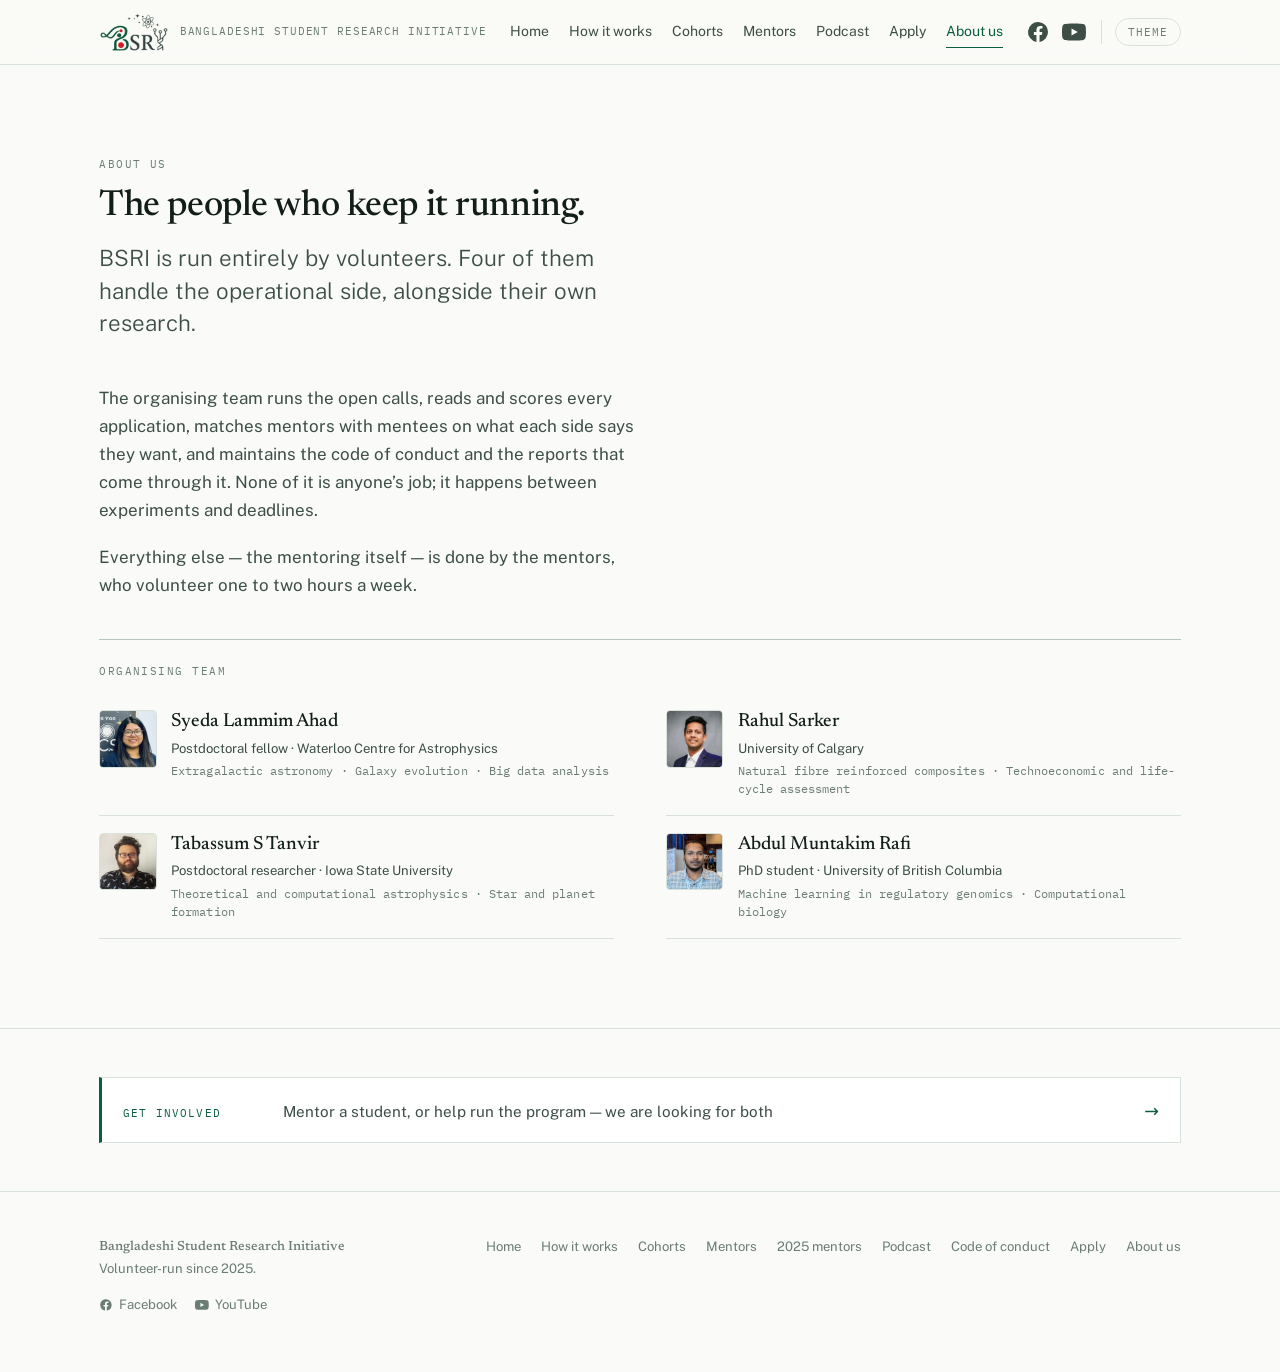
==== commit cf2eb698: "Move Join us onto the apply page; put About us last in the nav The Join us section is gone from Abou" ====
--- a/about.html
+++ b/about.html
@@ -19,7 +19,7 @@
 <link rel="preconnect" href="https://fonts.googleapis.com">
 <link rel="preconnect" href="https://fonts.gstatic.com" crossorigin>
 <link rel="stylesheet" href="https://fonts.googleapis.com/css2?family=Newsreader:ital,opsz,wght@0,6..72,400;0,6..72,500;0,6..72,600;1,6..72,400;1,6..72,500&family=Public+Sans:wght@300;400;500;600&family=IBM+Plex+Mono:wght@400;500&display=swap">
-<link rel="stylesheet" href="assets/css/styles.css">
+<link rel="stylesheet" href="assets/css/styles.css?v=3570146f">
 </head>
 <body>
 <a class="skip" href="#main">Skip to content</a>
@@ -33,12 +33,12 @@
     </a>
     <nav class="nav" id="primary-nav" aria-label="Primary">
       <a href="index.html">Home</a>
-      <a href="about.html" aria-current="page" class="is-current">About us</a>
       <a href="how-it-works.html">How it works</a>
       <a href="cohorts.html">Cohorts</a>
       <a href="mentors.html">Mentors</a>
       <a href="podcast.html">Podcast</a>
       <a href="apply.html">Apply</a>
+      <a href="about.html" aria-current="page" class="is-current">About us</a>
     </nav>
     <div class="masthead__end">
       <div class="masthead__social">
@@ -104,27 +104,13 @@
     </div>
   </section>
 
-  <section class="section" id="join">
+  <section class="section section--tight">
     <div class="wrap">
-      <div class="section__head">
-        <p class="eyebrow">Join us</p>
-        <h2>We are looking for people who believe in this.</h2>
-        <p class="lede">The programme has grown faster than the handful of people running it. If the idea matters to you and you will give it real time, there is a place for you.</p>
-      </div>
-      <div class="apply__grid">
-        <div class="track">
-          <p class="eyebrow">Researchers</p>
-          <h3>Mentor a student</h3>
-          <p>If you are a Bangladeshi PhD student, postdoc, faculty member or industry researcher, you can take one to three mentees and join a community of mentors who help each other with their own research too.</p>
-          <a class="btn btn--ghost" href="https://forms.gle/KTvxgGUuhtr7wDrc9" target="_blank" rel="noopener">Mentor application form</a>
-        </div>
-        <div class="track">
-          <p class="eyebrow">Students</p>
-          <h3>Help us run it</h3>
-          <p>Undergraduates are welcome on the operations side &mdash; outreach, scheduling, keeping records straight, and the administrative work that keeps a cycle moving. It is a real way into the community, and you learn how a programme like this actually works. Message us on Facebook to volunteer.</p>
-          <a class="btn btn--ghost" href="https://www.facebook.com/profile.php?id=61578981377113" target="_blank" rel="noopener">Reach out on Facebook</a>
-        </div>
-      </div>
+      <a class="cardlink" href="apply.html">
+        <span class="cardlink__label">Get involved</span>
+        <span class="cardlink__text">Mentor a student, or help run the program &mdash; we are looking for both</span>
+        <span class="cardlink__arrow" aria-hidden="true">&rarr;</span>
+      </a>
     </div>
   </section>
 </main>
@@ -141,7 +127,6 @@
     </div>
     <nav class="footer__links" aria-label="Footer">
       <a href="index.html">Home</a>
-      <a href="about.html">About us</a>
       <a href="how-it-works.html">How it works</a>
       <a href="cohorts.html">Cohorts</a>
       <a href="mentors.html">Mentors</a>
@@ -149,10 +134,11 @@
       <a href="podcast.html">Podcast</a>
       <a href="how-it-works.html#conduct">Code of conduct</a>
       <a href="apply.html">Apply</a>
+      <a href="about.html">About us</a>
     </nav>
   </div>
 </footer>
 
-<script src="assets/js/main.js"></script>
+<script src="assets/js/main.js?v=790f674d"></script>
 </body>
 </html>
--- a/assets/css/styles.css
+++ b/assets/css/styles.css
@@ -444,6 +444,7 @@
   border-bottom: 1px solid var(--rule);
 }
 .mentor__name {
+  display: block;
   font-family: var(--font-display);
   font-size: var(--step-1);
   font-weight: 500;
@@ -451,6 +452,7 @@
   line-height: 1.25;
 }
 .mentor__fields {
+  display: block;
   font-family: var(--font-mono);
   font-size: .72rem;
   line-height: 1.55;
@@ -520,6 +522,7 @@
 
 /* --- Mentor entry detail ------------------------------------------------ */
 .mentor__affil {
+  display: block;
   font-family: var(--font-body);
   font-size: .82rem;
   line-height: 1.45;
@@ -1090,3 +1093,21 @@
 }
 .mentor__photo img { width: 100%; height: 100%; max-width: none; object-fit: cover; display: block; }
 .mentor__text { display: flex; flex-direction: column; gap: .3rem; min-width: 0; }
+
+/* --- A call that is not currently open ----------------------------------
+   Sits where the button would, so the card does not look unfinished, but is
+   plainly not something to click. */
+.track__closed {
+  margin-top: .5rem;
+  padding: .6rem .9rem;
+  border: 1px dashed var(--rule-strong);
+  border-radius: 3px;
+  font-size: .85rem;
+  line-height: 1.5;
+  color: var(--ink-3);
+  max-width: 24rem;
+}
+
+/* Three routes need three columns; two in a two-column grid left an orphan. */
+.apply__grid--three { grid-template-columns: repeat(3, minmax(0, 1fr)); }
+@media (max-width: 62rem) { .apply__grid--three { grid-template-columns: 1fr; } }
